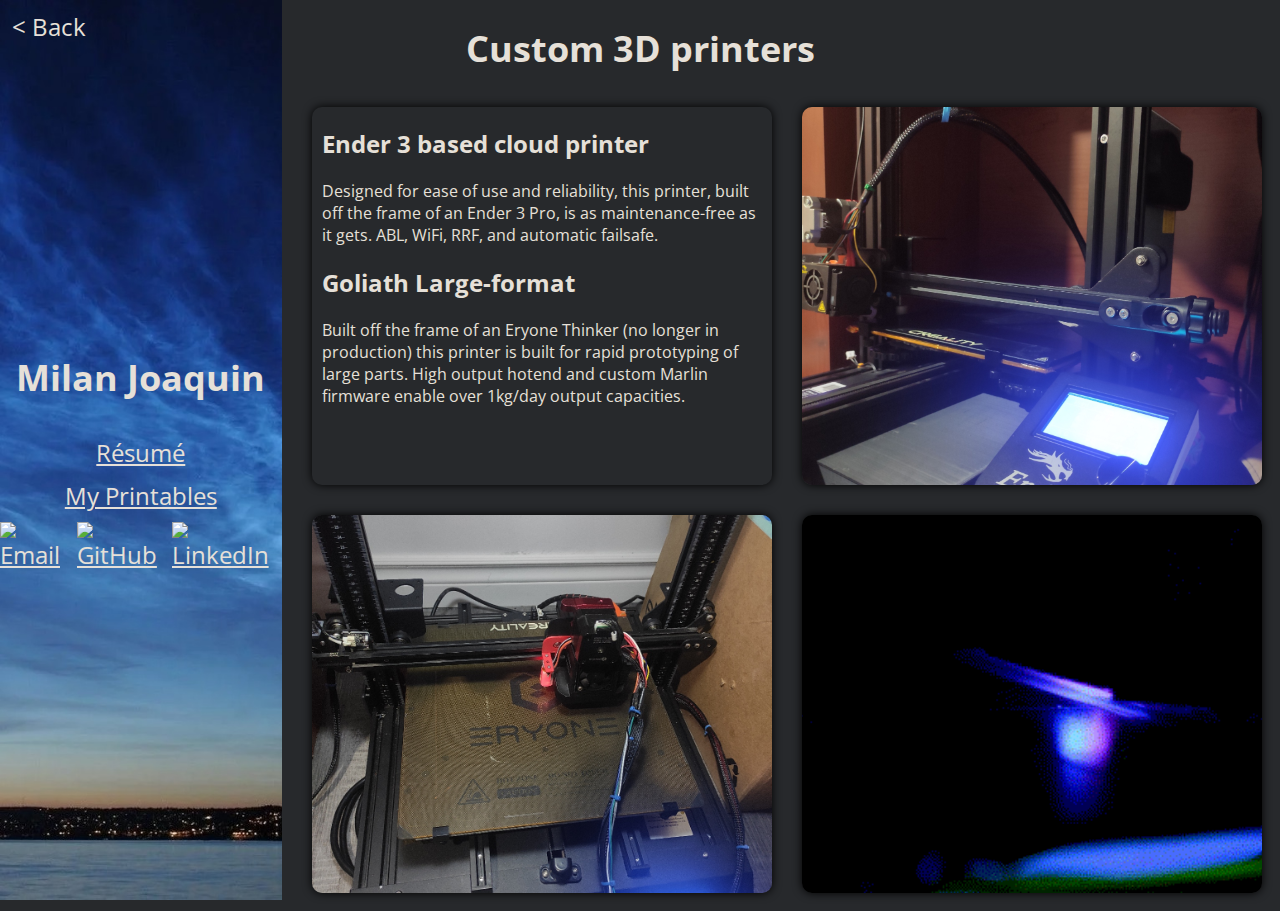
==== 3dprinters.html @ 4389d75f "Add files via upload" ====
<!DOCTYPE html>
<html>
<!-- Hello there ;) -->

<head>
    <title>Milan Joaquin | Portfolio | Custom 3D printers</title>
    <link href="https://fonts.googleapis.com/css2?family=Open+Sans&display=swap" rel="stylesheet">
    <style>
        /* CSS for styling the body */
        body {
            background-color: #27292c;
            /*default dark*/
            color: #e6e0d8;
            /*default light*/
            font-family: 'Open Sans', sans-serif;
            /*default font*/
        }

        /* CSS for styling the side panel */
        #side-panel {
            background-image: url("banner-image.jpg");
            background-size: cover;
            /* Background size to cover the whole panel */
            background-repeat: no-repeat;
            position: fixed;
            top: 0;
            left: 0;
            width: 22vw;
            height: 100%;
            display: flex;
            flex-direction: column;
            align-items: center;
            justify-content: center;
        }

        /* CSS for styling the title */
        h1 {
            font-size: 36px;
            text-align: center;
        }

        /* CSS for styling the header links */
        a {
            color: #e6e0d8;
            /* Force defaul colour */
            text-decoration: underline;
            font-size: 24px;
            margin-top: 10px;
            display: block;
        }

        #logos img {
            width: 30px;
            height: 30px;
            margin-right: 10px;
            /* add margin between logos */
        }

        .text-box {
            box-sizing: border-box;
            overflow: hidden;
            height: 42vh;
            box-shadow: 0px 0px 10px #000;
            margin: 10px;

            border-radius: 10px;
            /* Rounds the corners of the project box */

        }

        .text-box h2,
        .text-box p {
            padding-left: 10px;
            padding-right: 10px;
            overflow: hidden;
        }

        #project-container {
            position: relative;
            margin-left: 23vw;
            /* push the container away from the side panel */
        }

        .picture-box {
            box-sizing: border-box;
            overflow: hidden;
            height: 42vh;
            box-shadow: 0px 0px 10px #000;
            margin: 10px;

            border-radius: 10px;
            /* Rounds the corners of the project box */

        }

        img {
            width: 100%;
            height: 100%;
            object-fit: cover;
        }

        #back-button {
            position: absolute;
            top: 0;
            left: 0;
            text-decoration: none;
        }
    </style>
</head>

<body>
    <div id="side-panel">
        <h1>Milan Joaquin</h1>
        <a href="javascript:history.back()" id="back-button"> &nbsp;&nbsp;&lt; Back</a>
        <a href="https://drive.google.com/file/d/1LpB70wsHQN6nvlEiZEyTTWTKem5ew9L4/view?usp=share_link">Résumé</a>
        <a href="https://www.printables.com/social/192937-mjjoaquin/models">My Printables</a>
        <div id="logos" style="display: flex; align-items: center;">
            <a href="mailto:milanjoaq@gmail.com">
                <img src="https://icon-library.com/images/email-icon-white/email-icon-white-5.jpg" alt="Email">
            </a>
            <a href="https://github.com/mjjoaquin">
                <img src="https://icon-library.com/images/github-icon-white/github-icon-white-6.jpg" alt="GitHub">
            </a>
            <a href="https://www.linkedin.com/in/milan-joaquin-6308b6221/">
                <img src="https://iconsplace.com/wp-content/uploads/_icons/ffffff/256/png/linkedin-icon-18-256.png"
                    alt="LinkedIn">
            </a>
        </div>

    </div>
    <div id="main-content">
        <h1> Custom 3D printers </h1>
        <div id="project-container"
            style="display: grid; grid-template-columns: repeat(2, 1fr); grid-template-rows: repeat(2, 1fr); grid-gap: 10px;">
            <div class="text-box" style="box-shadow: 0px 0px 10px #000; border-radius: 10px;">
                <h2>Ender 3 based cloud printer</h2>
                <p>Designed for ease of use and reliability, this printer, built off the frame of an Ender 3 Pro, is as
                    maintenance-free as it gets. ABL, WiFi, RRF, and automatic failsafe.</p>
                <h2>Goliath Large-format</h2>
                <p>Built off the frame of an Eryone Thinker (no longer in production) this printer is built for rapid
                    prototyping of large parts. High output hotend and custom Marlin firmware enable over 1kg/day output
                    capacities.</p>
            </div>
            <div class="picture-box" style="box-shadow: 0px 0px 10px #000; border-radius: 10px;">
                <img src="E3.jpg" alt="Project Image 2">
            </div>
            <div class="picture-box" style="box-shadow: 0px 0px 10px #000; border-radius: 10px;">
                <img src="Thinker.jpg" alt="Project Image 3">
            </div>
            <div class="picture-box" style="box-shadow: 0px 0px 10px #000; border-radius: 10px;">
                <img src="printing.gif" alt="Project Image 4">
            </div>
        </div>
    </div>
</body>

</html>
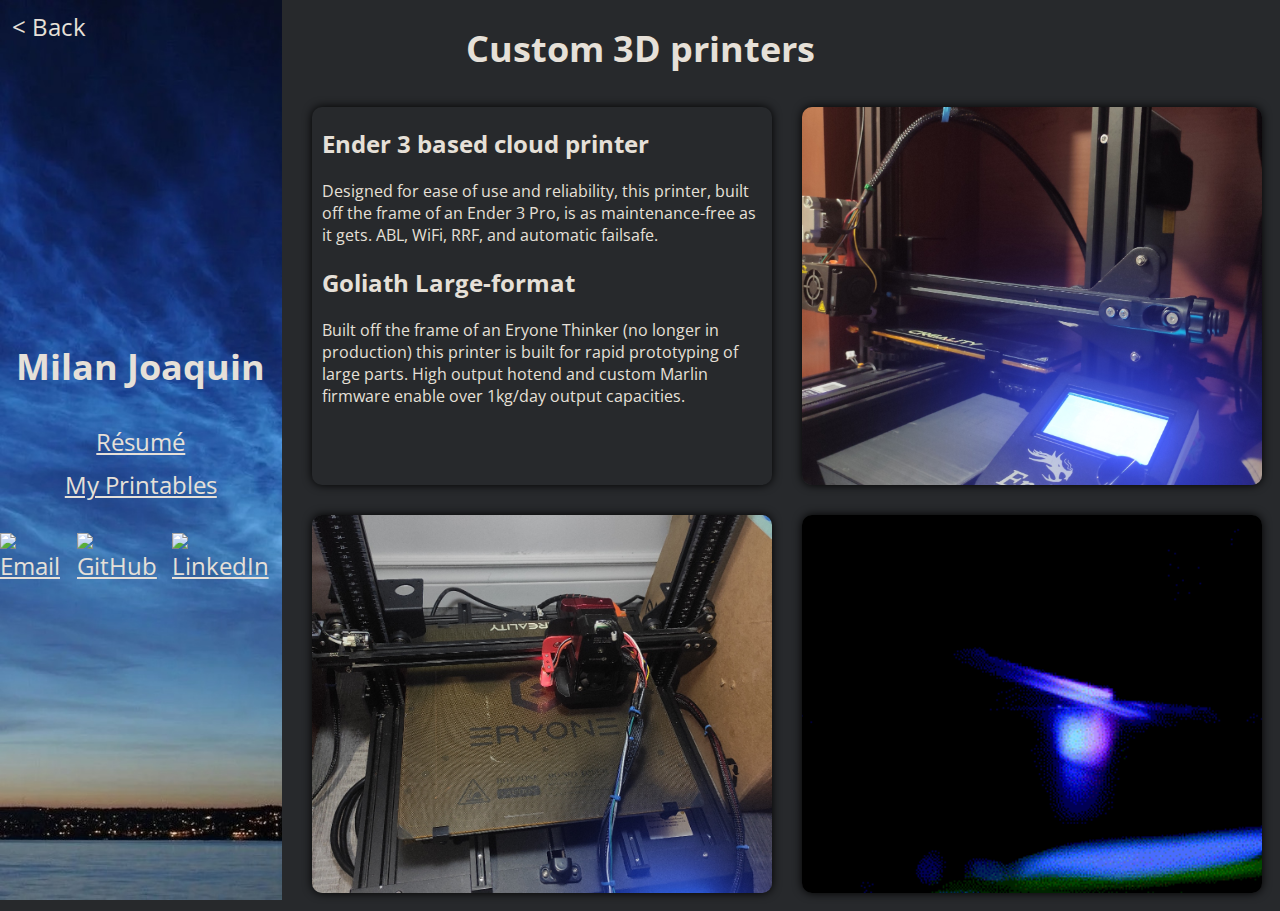
==== commit 65297bf9: "Increased comfort" ====
--- a/3dprinters.html
+++ b/3dprinters.html
@@ -113,7 +113,7 @@
         <h1>Milan Joaquin</h1>
         <a href="javascript:history.back()" id="back-button"> &nbsp;&nbsp;&lt; Back</a>
         <a href="https://drive.google.com/file/d/1LpB70wsHQN6nvlEiZEyTTWTKem5ew9L4/view?usp=share_link">Résumé</a>
-        <a href="https://www.printables.com/social/192937-mjjoaquin/models">My Printables</a>
+        <a href="https://www.printables.com/social/192937-mjjoaquin/models">My Printables</a><br />
         <div id="logos" style="display: flex; align-items: center;">
             <a href="mailto:milanjoaq@gmail.com">
                 <img src="https://icon-library.com/images/email-icon-white/email-icon-white-5.jpg" alt="Email">
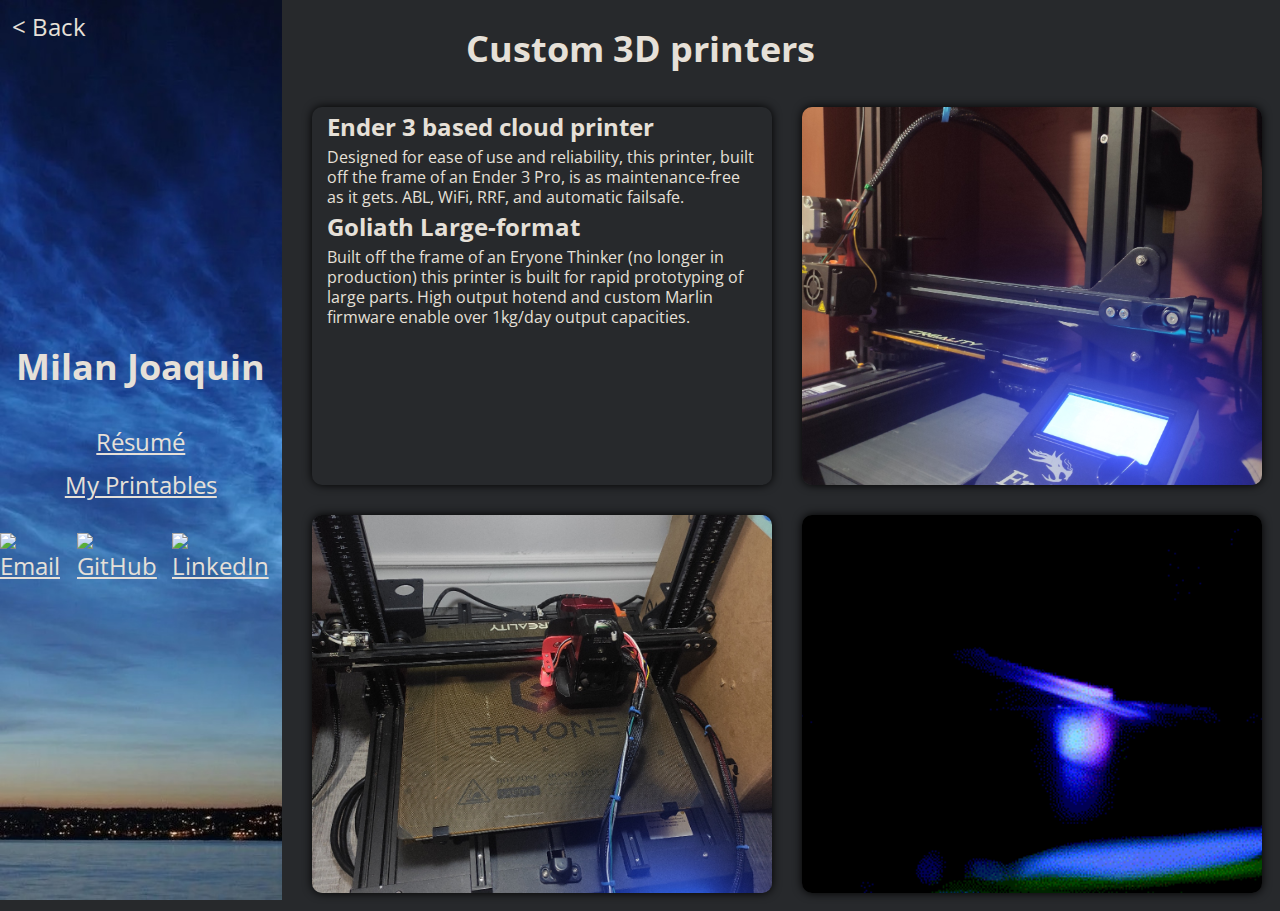
==== commit 185e199d: "Increased compactness for smaller displayers" ====
--- a/3dprinters.html
+++ b/3dprinters.html
@@ -73,6 +73,9 @@
             padding-left: 10px;
             padding-right: 10px;
             overflow: hidden;
+            line-height: 1.25;
+            align-content: center;
+            margin: 5px;
         }
 
         #project-container {
@@ -87,10 +90,38 @@
             height: 42vh;
             box-shadow: 0px 0px 10px #000;
             margin: 10px;
-
+            position: relative;
             border-radius: 10px;
             /* Rounds the corners of the project box */
+        }
 
+        .picture-box:hover {
+            /* dim the image when hovered */
+            filter: brightness(50%);
+            cursor: pointer;
+        }
+
+        .picture-box:hover::before {
+            /* add text on top of the image when hovered */
+            position: absolute;
+            top: 50%;
+            left: 50%;
+            transform: translate(-50%, -50%);
+            color: white;
+            font-size: 26px;
+            text-align: center;
+        }
+
+        .picture-box-1:hover::before {
+            content: "E3 Cloud printer connecting to WiFi and ready for a print to be sent";
+        }
+
+        .picture-box-2:hover::before {
+            content: "Goliath printer creating a bed mesh and auto-levelling before a print";
+        }
+
+        .picture-box-3:hover::before {
+            content: "Silent semi-automated operation";
         }
 
         img {
@@ -112,21 +143,20 @@
     <div id="side-panel">
         <h1>Milan Joaquin</h1>
         <a href="javascript:history.back()" id="back-button"> &nbsp;&nbsp;&lt; Back</a>
-        <a href="https://drive.google.com/file/d/1LpB70wsHQN6nvlEiZEyTTWTKem5ew9L4/view?usp=share_link">Résumé</a>
-        <a href="https://www.printables.com/social/192937-mjjoaquin/models">My Printables</a><br />
+        <a href="https://drive.google.com/file/d/1LpB70wsHQN6nvlEiZEyTTWTKem5ew9L4/view?usp=share_link" target="_blank">Résumé</a>
+        <a href="https://www.printables.com/social/192937-mjjoaquin/models" target="_blank">My Printables</a><br />
         <div id="logos" style="display: flex; align-items: center;">
-            <a href="mailto:milanjoaq@gmail.com">
+            <a href="mailto:milanjoaq@gmail.com" target="_blank">
                 <img src="https://icon-library.com/images/email-icon-white/email-icon-white-5.jpg" alt="Email">
             </a>
-            <a href="https://github.com/mjjoaquin">
+            <a href="https://github.com/mjjoaquin" target="_blank">
                 <img src="https://icon-library.com/images/github-icon-white/github-icon-white-6.jpg" alt="GitHub">
             </a>
-            <a href="https://www.linkedin.com/in/milan-joaquin-6308b6221/">
+            <a href="https://www.linkedin.com/in/milan-joaquin-6308b6221/" target="_blank">
                 <img src="https://iconsplace.com/wp-content/uploads/_icons/ffffff/256/png/linkedin-icon-18-256.png"
                     alt="LinkedIn">
             </a>
         </div>
-
     </div>
     <div id="main-content">
         <h1> Custom 3D printers </h1>
@@ -141,13 +171,13 @@
                     prototyping of large parts. High output hotend and custom Marlin firmware enable over 1kg/day output
                     capacities.</p>
             </div>
-            <div class="picture-box" style="box-shadow: 0px 0px 10px #000; border-radius: 10px;">
+            <div class="picture-box picture-box-1" style="box-shadow: 0px 0px 10px #000; border-radius: 10px;">
                 <img src="E3.jpg" alt="Project Image 2">
             </div>
-            <div class="picture-box" style="box-shadow: 0px 0px 10px #000; border-radius: 10px;">
+            <div class="picture-box picture-box-2" style="box-shadow: 0px 0px 10px #000; border-radius: 10px;">
                 <img src="Thinker.jpg" alt="Project Image 3">
             </div>
-            <div class="picture-box" style="box-shadow: 0px 0px 10px #000; border-radius: 10px;">
+            <div class="picture-box picture-box-3" style="box-shadow: 0px 0px 10px #000; border-radius: 10px;">
                 <img src="printing.gif" alt="Project Image 4">
             </div>
         </div>
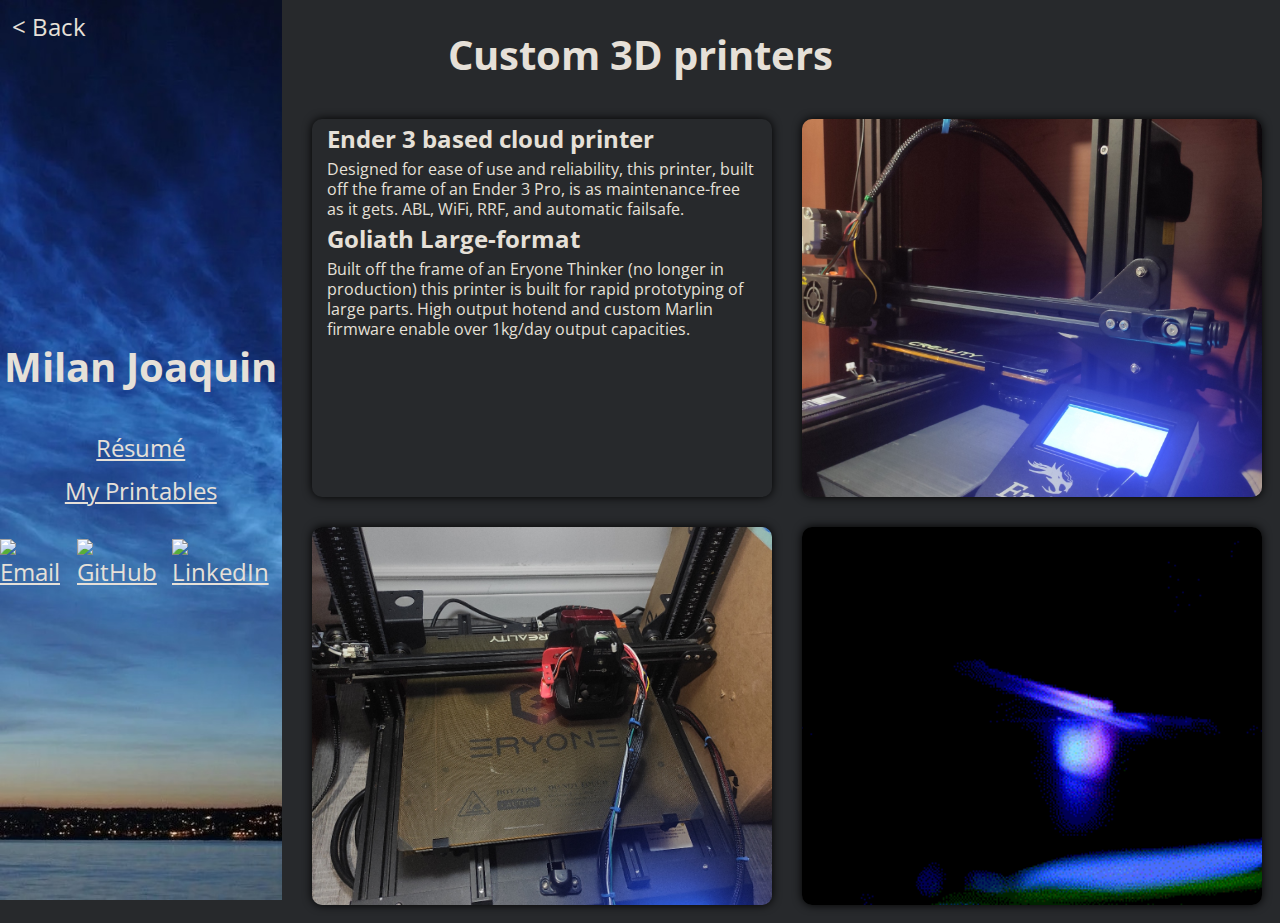
==== commit cfff877a: "Increased accessibility" ====
--- a/3dprinters.html
+++ b/3dprinters.html
@@ -35,7 +35,7 @@
 
         /* CSS for styling the title */
         h1 {
-            font-size: 36px;
+            font-size: 2.5em;
             text-align: center;
         }
 
@@ -44,7 +44,7 @@
             color: #e6e0d8;
             /* Force defaul colour */
             text-decoration: underline;
-            font-size: 24px;
+            font-size: 1.5em;
             margin-top: 10px;
             display: block;
         }
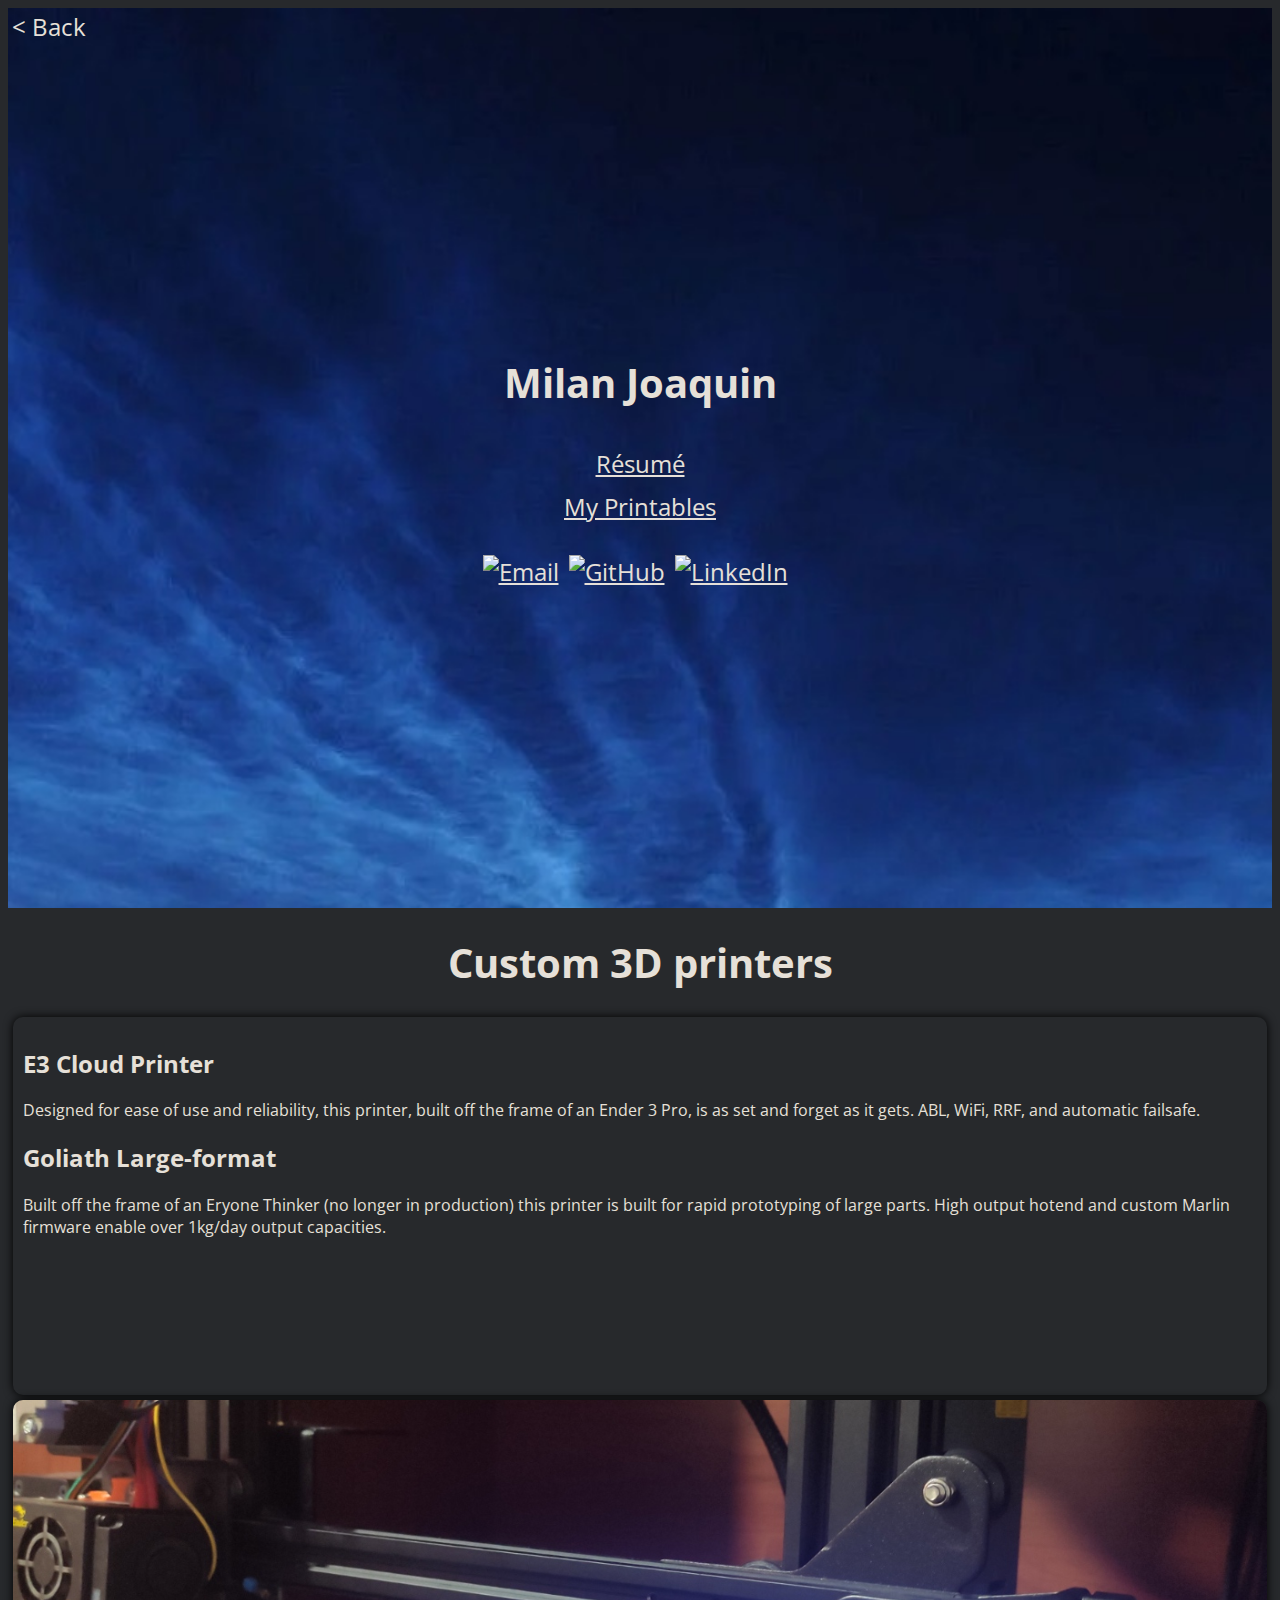
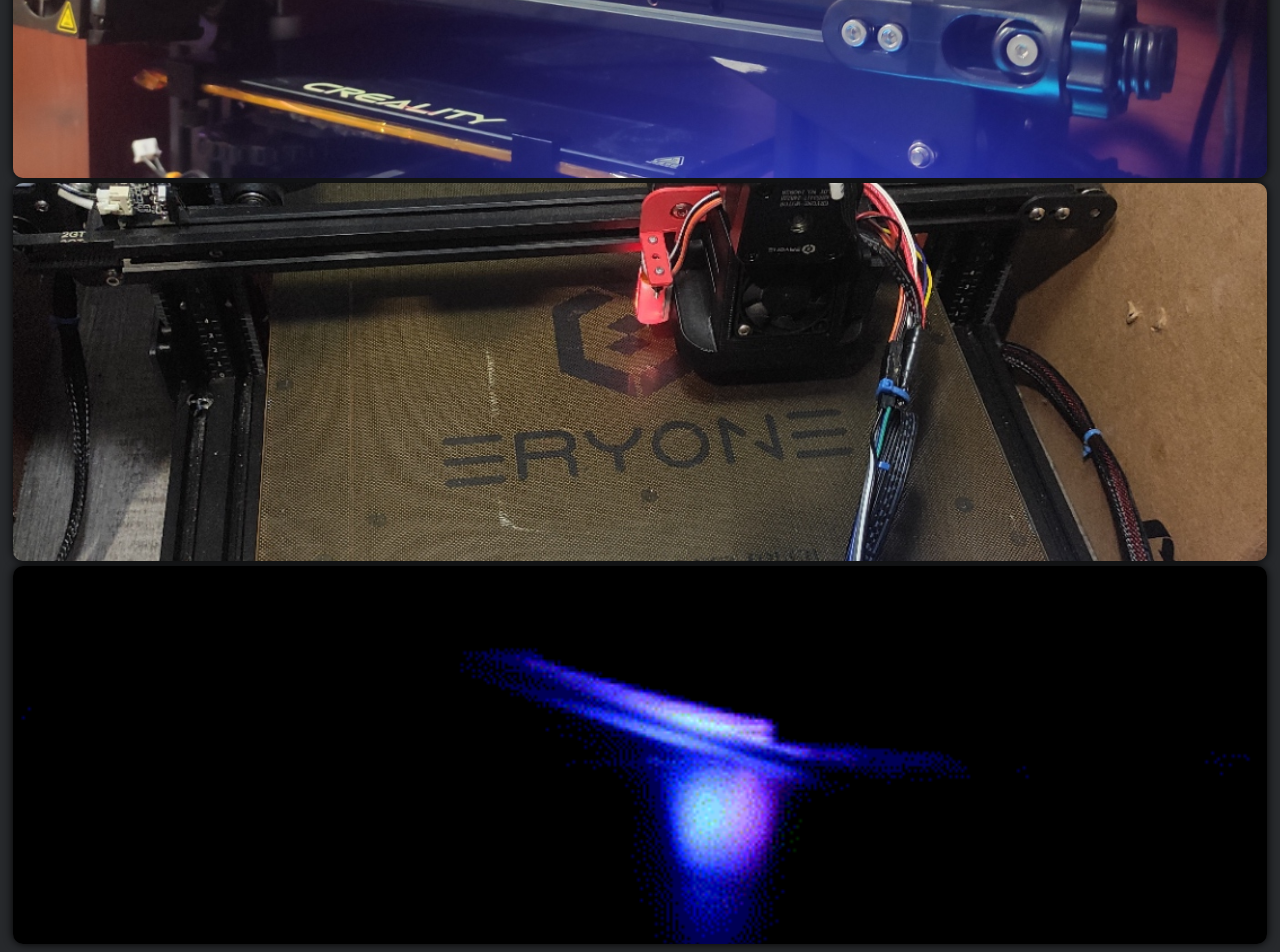
==== commit 6429012f: "Add bootstrap to all pages" ====
--- a/3dprinters.html
+++ b/3dprinters.html
@@ -4,184 +4,73 @@
 
 <head>
     <title>Milan Joaquin | Portfolio | Custom 3D printers</title>
+    <a href="javascript:history.back()" id="back-button"> &nbsp;&nbsp;&lt; Back</a>
+    <link href="https://cdn.jsdelivr.net/npm/bootstrap@5.1.3/dist/css/bootstrap.min.css" rel="stylesheet"
+        integrity="sha384-1BmE4kWBq78iYhFldvKuhfTAU6auU8tT94WrHftjDbrCEXSU1oBoqyl2QvZ6jIW3" crossorigin="anonymous">
     <link href="https://fonts.googleapis.com/css2?family=Open+Sans&display=swap" rel="stylesheet">
-    <style>
-        /* CSS for styling the body */
-        body {
-            background-color: #27292c;
-            /*default dark*/
-            color: #e6e0d8;
-            /*default light*/
-            font-family: 'Open Sans', sans-serif;
-            /*default font*/
-        }
-
-        /* CSS for styling the side panel */
-        #side-panel {
-            background-image: url("banner-image.jpg");
-            background-size: cover;
-            /* Background size to cover the whole panel */
-            background-repeat: no-repeat;
-            position: fixed;
-            top: 0;
-            left: 0;
-            width: 22vw;
-            height: 100%;
-            display: flex;
-            flex-direction: column;
-            align-items: center;
-            justify-content: center;
-        }
-
-        /* CSS for styling the title */
-        h1 {
-            font-size: 2.5em;
-            text-align: center;
-        }
-
-        /* CSS for styling the header links */
-        a {
-            color: #e6e0d8;
-            /* Force defaul colour */
-            text-decoration: underline;
-            font-size: 1.5em;
-            margin-top: 10px;
-            display: block;
-        }
-
-        #logos img {
-            width: 30px;
-            height: 30px;
-            margin-right: 10px;
-            /* add margin between logos */
-        }
-
-        .text-box {
-            box-sizing: border-box;
-            overflow: hidden;
-            height: 42vh;
-            box-shadow: 0px 0px 10px #000;
-            margin: 10px;
-
-            border-radius: 10px;
-            /* Rounds the corners of the project box */
-
-        }
-
-        .text-box h2,
-        .text-box p {
-            padding-left: 10px;
-            padding-right: 10px;
-            overflow: hidden;
-            line-height: 1.25;
-            align-content: center;
-            margin: 5px;
-        }
-
-        #project-container {
-            position: relative;
-            margin-left: 23vw;
-            /* push the container away from the side panel */
-        }
-
-        .picture-box {
-            box-sizing: border-box;
-            overflow: hidden;
-            height: 42vh;
-            box-shadow: 0px 0px 10px #000;
-            margin: 10px;
-            position: relative;
-            border-radius: 10px;
-            /* Rounds the corners of the project box */
-        }
-
-        .picture-box:hover {
-            /* dim the image when hovered */
-            filter: brightness(50%);
-            cursor: pointer;
-        }
-
-        .picture-box:hover::before {
-            /* add text on top of the image when hovered */
-            position: absolute;
-            top: 50%;
-            left: 50%;
-            transform: translate(-50%, -50%);
-            color: white;
-            font-size: 26px;
-            text-align: center;
-        }
-
-        .picture-box-1:hover::before {
-            content: "E3 Cloud printer connecting to WiFi and ready for a print to be sent";
-        }
-
-        .picture-box-2:hover::before {
-            content: "Goliath printer creating a bed mesh and auto-levelling before a print";
-        }
-
-        .picture-box-3:hover::before {
-            content: "Silent semi-automated operation";
-        }
-
-        img {
-            width: 100%;
-            height: 100%;
-            object-fit: cover;
-        }
-
-        #back-button {
-            position: absolute;
-            top: 0;
-            left: 0;
-            text-decoration: none;
-        }
-    </style>
+    <link rel="stylesheet" href="template.css">
+    <link rel="stylesheet" href="3dprinters.css">
 </head>
 
 <body>
-    <div id="side-panel">
-        <h1>Milan Joaquin</h1>
-        <a href="javascript:history.back()" id="back-button"> &nbsp;&nbsp;&lt; Back</a>
-        <a href="https://drive.google.com/file/d/1LpB70wsHQN6nvlEiZEyTTWTKem5ew9L4/view?usp=share_link" target="_blank">Résumé</a>
-        <a href="https://www.printables.com/social/192937-mjjoaquin/models" target="_blank">My Printables</a><br />
-        <div id="logos" style="display: flex; align-items: center;">
-            <a href="mailto:milanjoaq@gmail.com" target="_blank">
-                <img src="https://icon-library.com/images/email-icon-white/email-icon-white-5.jpg" alt="Email">
-            </a>
-            <a href="https://github.com/mjjoaquin" target="_blank">
-                <img src="https://icon-library.com/images/github-icon-white/github-icon-white-6.jpg" alt="GitHub">
-            </a>
-            <a href="https://www.linkedin.com/in/milan-joaquin-6308b6221/" target="_blank">
-                <img src="https://iconsplace.com/wp-content/uploads/_icons/ffffff/256/png/linkedin-icon-18-256.png"
-                    alt="LinkedIn">
-            </a>
+    <div class="row content">
+        <div class="col-md-3 align-items-center text-center p-5" id="side-panel">
+            <h1>Milan Joaquin</h1>
+            <a href="https://drive.google.com/file/d/1LpB70wsHQN6nvlEiZEyTTWTKem5ew9L4/view?usp=share_link"
+                target="_blank">Résumé</a>
+            <a href="https://www.printables.com/social/192937-mjjoaquin/models" target="_blank">My Printables</a><br />
+            <div id="logos" style="display: flex;">
+                <a href="#" onclick="openEmail()">
+                    <img src="https://icon-library.com/images/email-icon-white/email-icon-white-5.jpg" alt="Email">
+                </a>
+                <a href="https://github.com/mjjoaquin" target="_blank">
+                    <img src="https://icon-library.com/images/github-icon-white/github-icon-white-6.jpg" alt="GitHub">
+                </a>
+                <a href="https://www.linkedin.com/in/milan-joaquin-6308b6221/" target="_blank">
+                    <img src="https://uxwing.com/wp-content/themes/uxwing/download/brands-and-social-media/linkedin-app-white-icon.png"
+                        alt="LinkedIn">
+                </a>
+            </div>
         </div>
-    </div>
-    <div id="main-content">
-        <h1> Custom 3D printers </h1>
-        <div id="project-container"
-            style="display: grid; grid-template-columns: repeat(2, 1fr); grid-template-rows: repeat(2, 1fr); grid-gap: 10px;">
-            <div class="text-box" style="box-shadow: 0px 0px 10px #000; border-radius: 10px;">
-                <h2>Ender 3 based cloud printer</h2>
-                <p>Designed for ease of use and reliability, this printer, built off the frame of an Ender 3 Pro, is as
-                    maintenance-free as it gets. ABL, WiFi, RRF, and automatic failsafe.</p>
-                <h2>Goliath Large-format</h2>
-                <p>Built off the frame of an Eryone Thinker (no longer in production) this printer is built for rapid
-                    prototyping of large parts. High output hotend and custom Marlin firmware enable over 1kg/day output
-                    capacities.</p>
+
+        <div class="col-md-9">
+            <h1> Custom 3D printers </h1>
+            <div class="row">
+                <div class="col-md-6">
+                    <div class="text-box">
+                        <h2>E3 Cloud Printer</h2>
+                        <p>Designed for ease of use and reliability, this printer, built off the frame of an Ender 3
+                            Pro, is as set and forget as it gets. ABL, WiFi, RRF, and automatic failsafe.</p>
+                        <h2>Goliath Large-format</h2>
+                        <p>Built off the frame of an Eryone Thinker (no longer in production) this printer is built
+                            for rapid prototyping of large parts. High output hotend and custom Marlin firmware
+                            enable over 1kg/day output capacities.</p>
+                    </div>
+                </div>
+                <div class="col-md-6">
+                    <div class="picture-box picture-box-1">
+                        <img src="E3.jpg" alt="Project Image 2">
+                    </div>
+                </div>
             </div>
-            <div class="picture-box picture-box-1" style="box-shadow: 0px 0px 10px #000; border-radius: 10px;">
-                <img src="E3.jpg" alt="Project Image 2">
-            </div>
-            <div class="picture-box picture-box-2" style="box-shadow: 0px 0px 10px #000; border-radius: 10px;">
-                <img src="Thinker.jpg" alt="Project Image 3">
-            </div>
-            <div class="picture-box picture-box-3" style="box-shadow: 0px 0px 10px #000; border-radius: 10px;">
-                <img src="printing.gif" alt="Project Image 4">
+            <div class="row">
+                <div class="col-md-6">
+                    <div class="picture-box picture-box-2">
+                        <img src="Thinker.jpg" alt="Project Image 3">
+                    </div>
+                </div>
+                <div class="col-md-6">
+                    <div class="picture-box picture-box-3">
+                        <img src="printing.gif" alt="Project Image 4">
+                    </div>
+                </div>
             </div>
         </div>
     </div>
+    <script src="template.js"></script>
+    <script src="https://cdn.jsdelivr.net/npm/bootstrap@5.1.3/dist/js/bootstrap.bundle.min.js"
+        integrity="sha384-ka7Sk0Gln4gmtz2MlQnikT1wXgYsOg+OMhuP+IlRH9sENBO0LRn5q+8nbTov4+1p"
+        crossorigin="anonymous"></script>
 </body>
 
 </html>--- a/template.css
+++ b/template.css
@@ -0,0 +1,120 @@
+/* CSS for styling the body */
+body {
+    background-color: #27292c;
+    /*default dark*/
+    color: #e6e0d8;
+    /*default light*/
+    font-family: 'Open Sans', sans-serif !important;
+    /*default font*/
+}
+
+/* CSS for styling the side panel */
+#side-panel {
+    background-image: url("banner-image.jpg");
+    background-size: cover;
+    /* Background size to cover the whole panel */
+    background-repeat: no-repeat;
+    align-items: center;
+    justify-content: center;
+    display: flex;
+    flex-direction: column;
+    height: 100vh; /* Ensure the side panel takes the full height of the viewport */
+}
+
+/* CSS for styling the title */
+h1 {
+    font-size: 2.5em;
+    text-align: center;
+}
+
+/* CSS for styling the header links */
+a {
+    color: #e6e0d8;
+    /* Force default colour */
+    text-decoration: underline;
+    font-size: 1.5em;
+    margin-top: 10px;
+    display: block;
+}
+
+
+#logos img {
+    width: 30px;
+    height: 30px;
+    margin-right: 10px;
+    /* add margin between logos */
+}
+
+.project-box {
+    /* Box used for projects (image combined with text) */
+    padding-bottom: 16vh;
+    box-sizing: border-box;
+    overflow: hidden;
+    height: 42vh;
+    box-shadow: 0px 0px 10px #000;
+    margin: 5px;
+    border-radius: 10px;
+}
+
+.project-container {
+    box-sizing: border-box;
+    overflow: hidden;
+    height: 42vh;
+    box-shadow: 0px 0px 10px #000;
+    margin: 5px;
+    border-radius: 10px;
+}
+
+.text-box {
+    /* Box used for text only */
+    box-sizing: border-box;
+    overflow: hidden;
+    height: 42vh;
+    box-shadow: 0px 0px 10px #000;
+    margin: 5px;
+    border-radius: 10px;
+    padding: 10px;
+}
+
+.project-box h2,
+.project-box p {
+    padding-left: 10px;
+    padding-right: 10px;
+    overflow: hidden;
+    line-height: 1.25;
+    margin: 5px;
+}
+
+.project-box:hover {
+    background-color: #333;
+    cursor: pointer;
+}
+
+.picture-box {
+    /* Box used for images only */
+    box-sizing: border-box;
+    overflow: hidden;
+    height: 42vh;
+    box-shadow: 0px 0px 10px #000;
+    margin: 5px;
+    border-radius: 10px;
+}
+
+.picture-box:hover {
+    /* dim the image when hovered */
+    filter: brightness(40%);
+    cursor: pointer;
+}
+
+img {
+    width: 100%;
+    height: 100%;
+    object-fit: cover;
+}
+
+#back-button {
+    position: absolute;
+    top: 0;
+    left: 0;
+    text-decoration: none;
+}--- a/3dprinters.css
+++ b/3dprinters.css
@@ -0,0 +1,22 @@
+/* add text on top of the image when hovered */
+.picture-box:hover::before {
+    position: absolute;
+    top: 50%;
+    left: 50%;
+    transform: translate(-50%, -50%);
+    color: white;
+    font-size: 24px;
+    text-align: center;
+}
+
+.picture-box-1:hover::before {
+    content: "Ender 3-based cloud printer connecting to WiFi and ready for a print to be queued from anywhere";
+}
+
+.picture-box-2:hover::before {
+    content: "Goliath printer automatically creating a bed mesh and aligning Z lead screws before a print";
+}
+
+.picture-box-3:hover::before {
+    content: "Smooth and silent semi-automated operation";
+}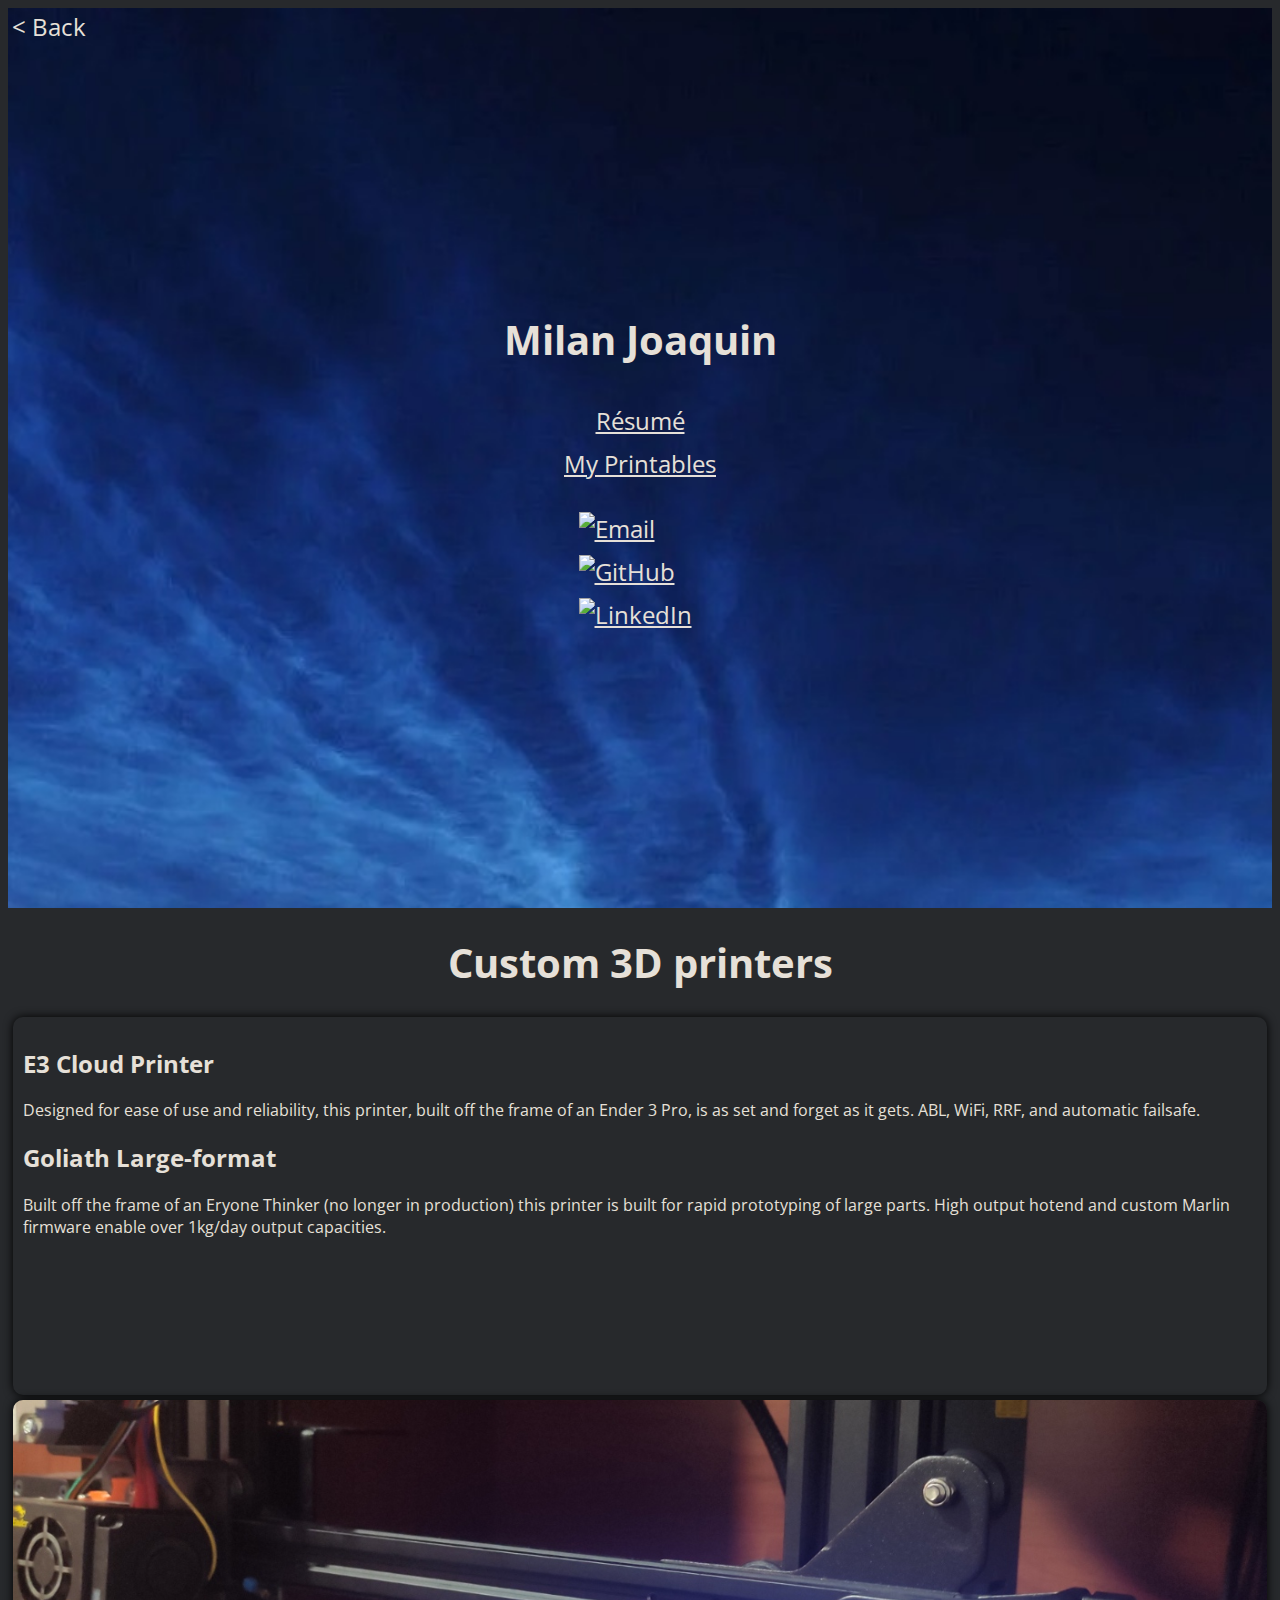
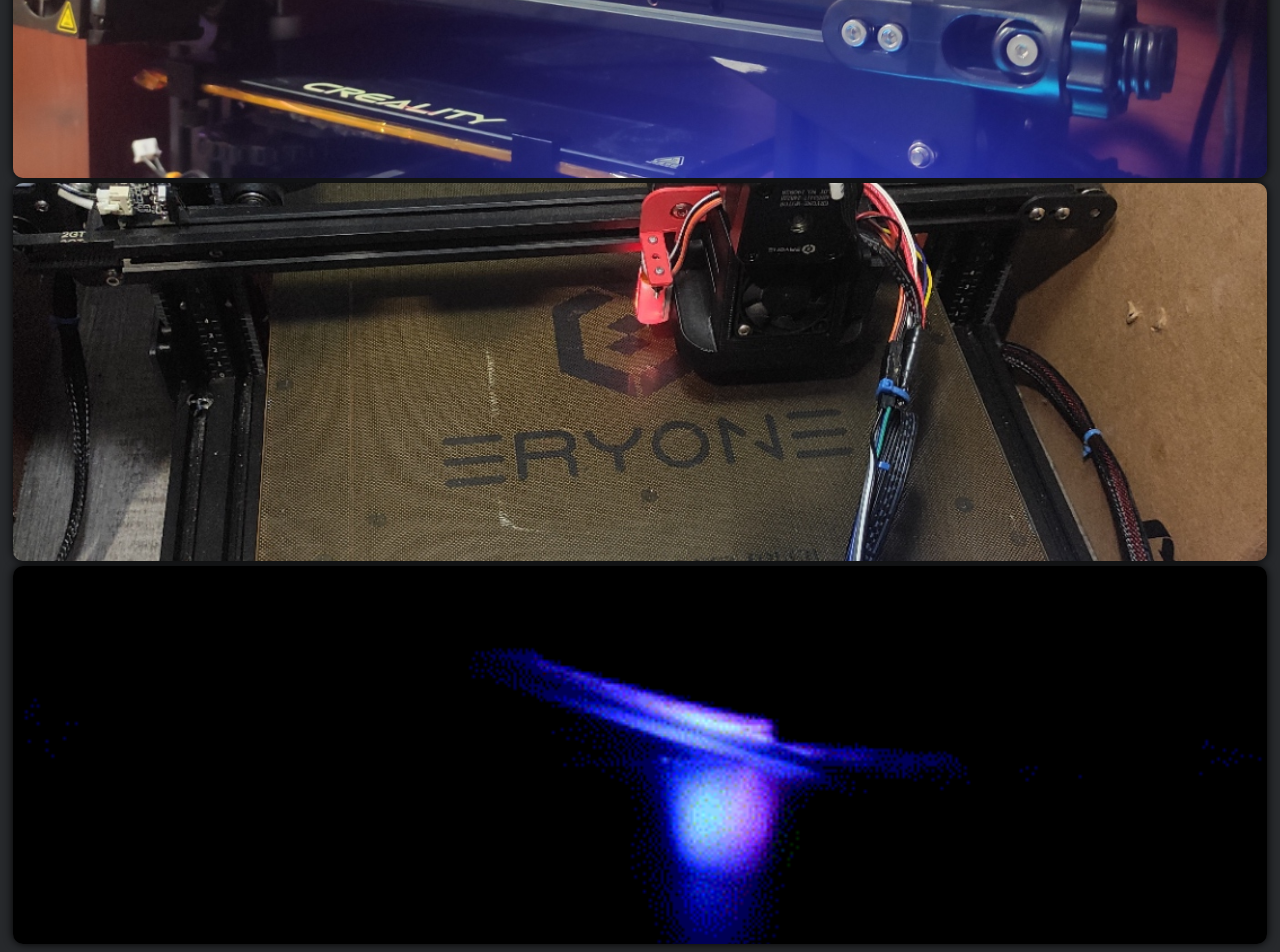
==== commit 48d10ee2: "Improve mobile UI, organize images, add favicon" ====
--- a/3dprinters.html
+++ b/3dprinters.html
@@ -4,6 +4,7 @@
 
 <head>
     <title>Milan Joaquin | Portfolio | Custom 3D printers</title>
+    <link rel="icon" href="content/favicon.png" type="image/png">
     <a href="javascript:history.back()" id="back-button"> &nbsp;&nbsp;&lt; Back</a>
     <link href="https://cdn.jsdelivr.net/npm/bootstrap@5.1.3/dist/css/bootstrap.min.css" rel="stylesheet"
         integrity="sha384-1BmE4kWBq78iYhFldvKuhfTAU6auU8tT94WrHftjDbrCEXSU1oBoqyl2QvZ6jIW3" crossorigin="anonymous">
@@ -13,55 +14,59 @@
 </head>
 
 <body>
-    <div class="row content">
-        <div class="col-md-3 align-items-center text-center p-5" id="side-panel">
-            <h1>Milan Joaquin</h1>
-            <a href="https://drive.google.com/file/d/1LpB70wsHQN6nvlEiZEyTTWTKem5ew9L4/view?usp=share_link"
-                target="_blank">Résumé</a>
-            <a href="https://www.printables.com/social/192937-mjjoaquin/models" target="_blank">My Printables</a><br />
-            <div id="logos" style="display: flex;">
-                <a href="#" onclick="openEmail()">
-                    <img src="https://icon-library.com/images/email-icon-white/email-icon-white-5.jpg" alt="Email">
-                </a>
-                <a href="https://github.com/mjjoaquin" target="_blank">
-                    <img src="https://icon-library.com/images/github-icon-white/github-icon-white-6.jpg" alt="GitHub">
-                </a>
-                <a href="https://www.linkedin.com/in/milan-joaquin-6308b6221/" target="_blank">
-                    <img src="https://uxwing.com/wp-content/themes/uxwing/download/brands-and-social-media/linkedin-app-white-icon.png"
-                        alt="LinkedIn">
-                </a>
+    <div class="container-fluid">
+        <div class="row">
+            <div class="col-md-3 col-12 align-items-center text-center p-5 bg-light" id="side-panel">
+                <h1>Milan Joaquin</h1>
+                <a href="https://drive.google.com/file/d/1LpB70wsHQN6nvlEiZEyTTWTKem5ew9L4/view?usp=share_link"
+                    target="_blank">Résumé</a>
+                <a href="https://www.printables.com/social/192937-mjjoaquin/models" target="_blank">My
+                    Printables</a><br />
+                <div id="logos" class="d-flex justify-content-center">
+                    <a href="#" onclick="openEmail()">
+                        <img src="https://icon-library.com/images/email-icon-white/email-icon-white-5.jpg" alt="Email">
+                    </a>
+                    <a href="https://github.com/mjjoaquin" target="_blank">
+                        <img src="https://icon-library.com/images/github-icon-white/github-icon-white-6.jpg"
+                            alt="GitHub">
+                    </a>
+                    <a href="https://www.linkedin.com/in/milan-joaquin-6308b6221/" target="_blank">
+                        <img src="https://uxwing.com/wp-content/themes/uxwing/download/brands-and-social-media/linkedin-app-white-icon.png"
+                            alt="LinkedIn">
+                    </a>
+                </div>
             </div>
-        </div>
 
-        <div class="col-md-9">
-            <h1> Custom 3D printers </h1>
-            <div class="row">
-                <div class="col-md-6">
-                    <div class="text-box">
-                        <h2>E3 Cloud Printer</h2>
-                        <p>Designed for ease of use and reliability, this printer, built off the frame of an Ender 3
-                            Pro, is as set and forget as it gets. ABL, WiFi, RRF, and automatic failsafe.</p>
-                        <h2>Goliath Large-format</h2>
-                        <p>Built off the frame of an Eryone Thinker (no longer in production) this printer is built
-                            for rapid prototyping of large parts. High output hotend and custom Marlin firmware
-                            enable over 1kg/day output capacities.</p>
+            <div class="col-md-9 col-12">
+                <h1> Custom 3D printers </h1>
+                <div class="row">
+                    <div class="col-md-6">
+                        <div class="text-box">
+                            <h2>E3 Cloud Printer</h2>
+                            <p>Designed for ease of use and reliability, this printer, built off the frame of an Ender 3
+                                Pro, is as set and forget as it gets. ABL, WiFi, RRF, and automatic failsafe.</p>
+                            <h2>Goliath Large-format</h2>
+                            <p>Built off the frame of an Eryone Thinker (no longer in production) this printer is built
+                                for rapid prototyping of large parts. High output hotend and custom Marlin firmware
+                                enable over 1kg/day output capacities.</p>
+                        </div>
+                    </div>
+                    <div class="col-md-6">
+                        <div class="picture-box picture-box-1">
+                            <img src="content/E3.jpg" alt="Project Image 2">
+                        </div>
                     </div>
                 </div>
-                <div class="col-md-6">
-                    <div class="picture-box picture-box-1">
-                        <img src="E3.jpg" alt="Project Image 2">
+                <div class="row">
+                    <div class="col-md-6">
+                        <div class="picture-box picture-box-2">
+                            <img src="content/Thinker.jpg" alt="Project Image 3">
+                        </div>
                     </div>
-                </div>
-            </div>
-            <div class="row">
-                <div class="col-md-6">
-                    <div class="picture-box picture-box-2">
-                        <img src="Thinker.jpg" alt="Project Image 3">
-                    </div>
-                </div>
-                <div class="col-md-6">
-                    <div class="picture-box picture-box-3">
-                        <img src="printing.gif" alt="Project Image 4">
+                    <div class="col-md-6">
+                        <div class="picture-box picture-box-3">
+                            <img src="content/printing.gif" alt="Project Image 4">
+                        </div>
                     </div>
                 </div>
             </div>
--- a/template.css
+++ b/template.css
@@ -10,7 +10,7 @@
 
 /* CSS for styling the side panel */
 #side-panel {
-    background-image: url("banner-image.jpg");
+    background-image: url("content/banner-image.jpg");
     background-size: cover;
     /* Background size to cover the whole panel */
     background-repeat: no-repeat;
@@ -37,7 +37,6 @@
     display: block;
 }
 
-
 #logos img {
     width: 30px;
     height: 30px;
@@ -48,15 +47,6 @@
 .project-box {
     /* Box used for projects (image combined with text) */
     padding-bottom: 16vh;
-    box-sizing: border-box;
-    overflow: hidden;
-    height: 42vh;
-    box-shadow: 0px 0px 10px #000;
-    margin: 5px;
-    border-radius: 10px;
-}
-
-.project-container {
     box-sizing: border-box;
     overflow: hidden;
     height: 42vh;
